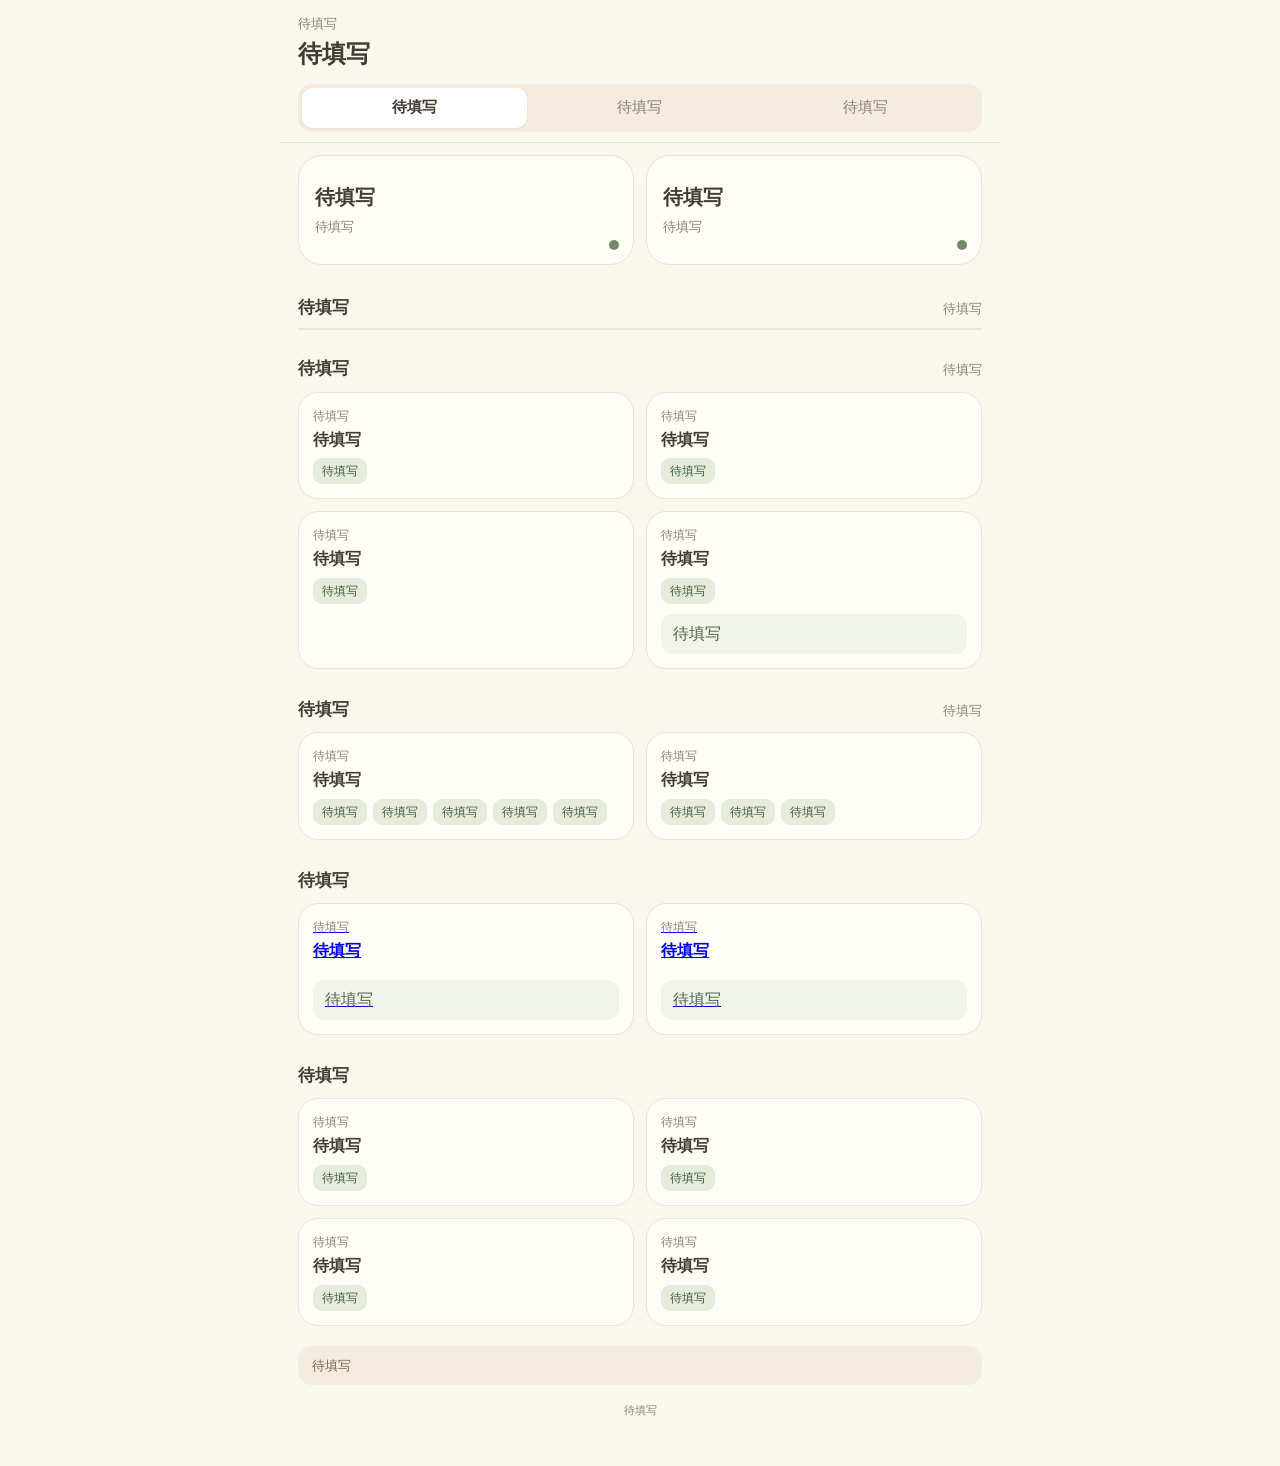
==== trip/index.html @ 8b906533 "Privacy-sanitized historical revision" ====
<!doctype html>
<html lang="zh-CN">
<head>
<meta charset="utf-8">
<meta name="viewport" content="width=device-width,initial-scale=1,viewport-fit=cover">
<meta name="theme-color" content="#faf7ef">
<title>Itinerary</title>
<link rel="stylesheet" href="style.css">
</head>
<body>
<main id="app"></main>
<script src="app.js"></script>
</body>
</html>
---- trip/style.css ----
:root{
  --bg:#faf7ef;--ink:#423d34;--mute:#8a8072;--line:#ebe3d3;--card:#fffdf8;
  --sage:#74886c;--sage2:#e6ecdc;--sand:#f3ecdf;--warn:#b5653f;--warnbg:#f8e6da;
  font-family:"PingFang SC","Noto Sans CJK SC",system-ui,sans-serif;
  color:var(--ink);background:var(--bg);font-size:16px;line-height:1.5
}
*{box-sizing:border-box}
body{margin:0;padding:env(safe-area-inset-top) 0 calc(28px + env(safe-area-inset-bottom));max-width:720px;margin-inline:auto}
.top{position:sticky;top:0;z-index:5;background:rgba(250,247,239,.94);backdrop-filter:blur(12px);padding:14px 18px 10px;border-bottom:1px solid var(--line)}
.hello{font-size:13px;color:var(--mute);margin:0}
.title{font-size:24px;font-weight:750;margin:2px 0 0}
.seg{display:grid;grid-auto-flow:column;grid-auto-columns:1fr;background:var(--sand);border-radius:14px;padding:4px;margin-top:12px}
.seg button{min-height:40px;border:0;border-radius:11px;background:transparent;color:var(--mute);font:inherit;font-size:15px;cursor:pointer}
.seg button.on{background:#fff;color:var(--ink);font-weight:650;box-shadow:0 1px 3px #0001}
.pad{padding:12px 18px 0}
.cab{display:grid;grid-template-columns:1fr 1fr;gap:12px;padding:12px 18px}
.cb{border-radius:24px;padding:16px;min-height:110px;border:1px solid var(--line);background:var(--card);position:relative;overflow:hidden;cursor:pointer;text-align:left;font:inherit;color:inherit}
.cb h3{margin:0;font-size:20px}
.cb p{margin:6px 0 0;font-size:13px;color:var(--mute);line-height:1.4}
.cb .dot{position:absolute;right:14px;bottom:14px;width:10px;height:10px;border-radius:50%;background:var(--sage)}
.sec{display:flex;justify-content:space-between;align-items:baseline;padding:18px 18px 0;font-weight:650;font-size:17px}
.sec span{font-weight:400;color:var(--mute);font-size:13px}
.list{margin:8px 18px;background:var(--card);border:1px solid var(--line);border-radius:20px;overflow:hidden}
.li{display:flex;gap:12px;align-items:center;padding:12px 14px;min-height:64px;border-bottom:1px solid var(--line);width:100%;text-align:left}
.li:last-child{border:0}
.li .tx{flex:1;font-size:15px;font-weight:600;min-width:0}
.li small{display:block;font-weight:400;color:var(--mute);font-size:12px;margin-top:2px}
.li .tm{font-size:14px;color:#5f7356;font-weight:500;flex:none;text-align:right}
.grid{display:grid;grid-template-columns:1fr 1fr;gap:12px;padding:10px 18px}
.card{background:var(--card);border:1px solid var(--line);border-radius:20px;padding:14px;display:flex;flex-direction:column}
.card .brand{font-size:12px;color:var(--mute)}
.card .name{font-size:16px;font-weight:700;line-height:1.35;margin:4px 0 8px}
.card .tags{display:flex;flex-wrap:wrap;gap:6px;flex:1;align-content:flex-start}
.tag{font-size:12px;padding:4px 9px;border-radius:9px;background:var(--sage2);color:#3f5a3f}
.tag.t{background:var(--sand);color:#7a6550}
.tag.w{background:var(--warnbg);color:var(--warn)}
.more{margin-top:10px;min-height:40px;padding:0 12px;border-radius:12px;background:#f1f4ea;color:#4d6447;font-size:14px;font-weight:600;display:flex;align-items:center;width:100%;text-decoration:none;border:0;cursor:pointer;font:inherit}
.banner{margin:10px 18px 0;padding:10px 14px;border-radius:14px;font-size:13px;background:var(--sand);color:#7a6550}
.check{margin:8px 18px;background:var(--card);border:1px solid var(--line);border-radius:20px;overflow:hidden}
.ck{display:flex;gap:12px;align-items:flex-start;padding:12px 14px;border-bottom:1px solid var(--line);font-size:15px}
.ck:last-child{border:0}
.ck i{flex:none;width:22px;height:22px;border-radius:7px;border:1.5px solid var(--line);background:#fff;margin-top:1px}
.steps{margin:8px 18px;background:var(--card);border:1px solid var(--line);border-radius:20px;padding:6px 0}
.st{display:flex;gap:12px;padding:10px 16px;align-items:flex-start}
.st .n{flex:none;width:26px;height:26px;border-radius:50%;background:var(--sage2);color:#3f5a3f;display:grid;place-items:center;font-size:13px;font-weight:700}
.st b{display:block;font-size:15px}
.st span{display:block;font-size:13px;color:var(--mute);margin-top:2px}
.hidden{display:none}
.fine{font-size:11px;color:var(--mute);margin:18px;text-align:center}
@media(min-width:700px){.grid{grid-template-columns:repeat(2,1fr)}}
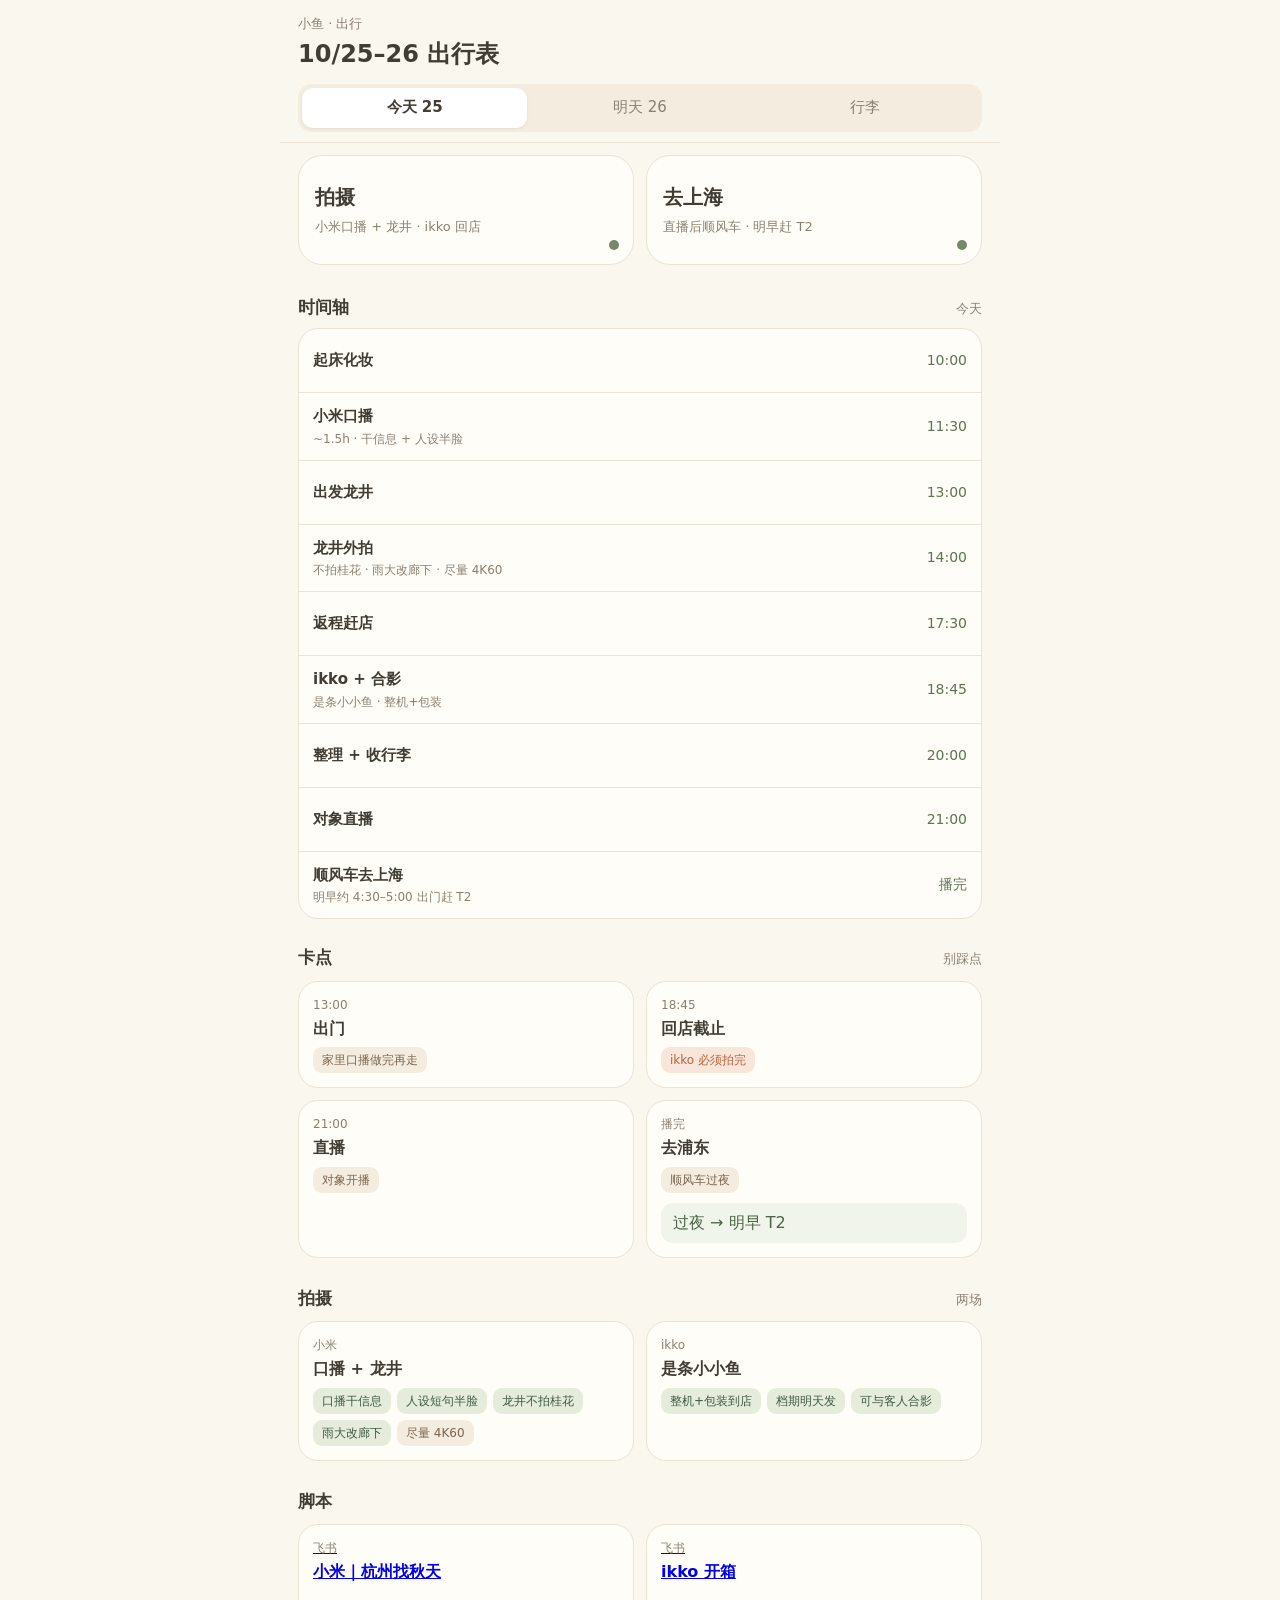
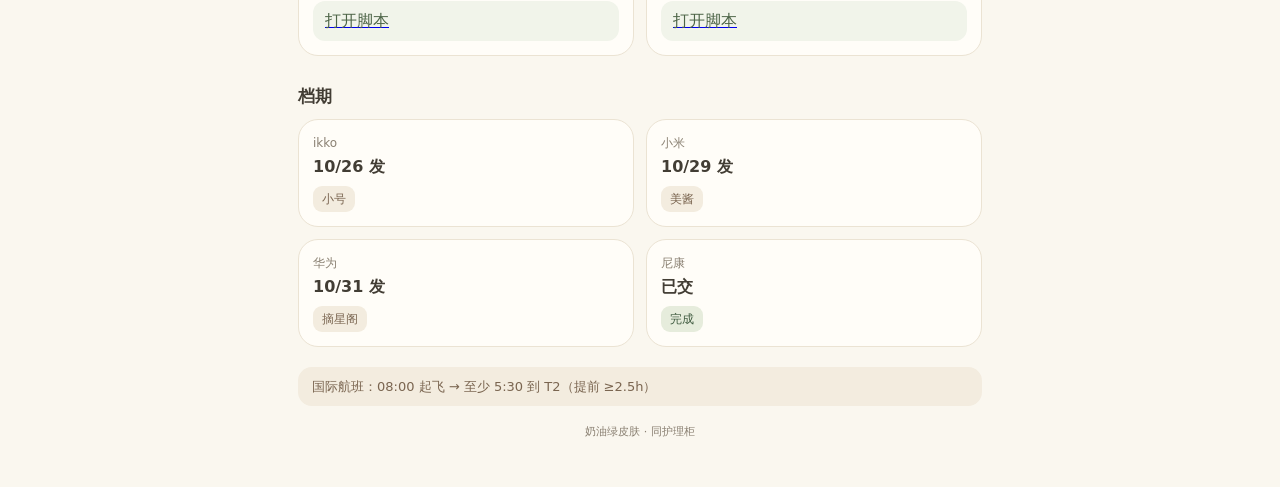
==== commit 53686461: "Add the 10/25–26 trip plan page under trip/. GitHub Pages can serve it at /cabinet/trip/ without cha" ====
--- a/trip/index.html
+++ b/trip/index.html
@@ -4,7 +4,7 @@
 <meta charset="utf-8">
 <meta name="viewport" content="width=device-width,initial-scale=1,viewport-fit=cover">
 <meta name="theme-color" content="#faf7ef">
-<title>Itinerary</title>
+<title>10/25–26 出行表</title>
 <link rel="stylesheet" href="style.css">
 </head>
 <body>
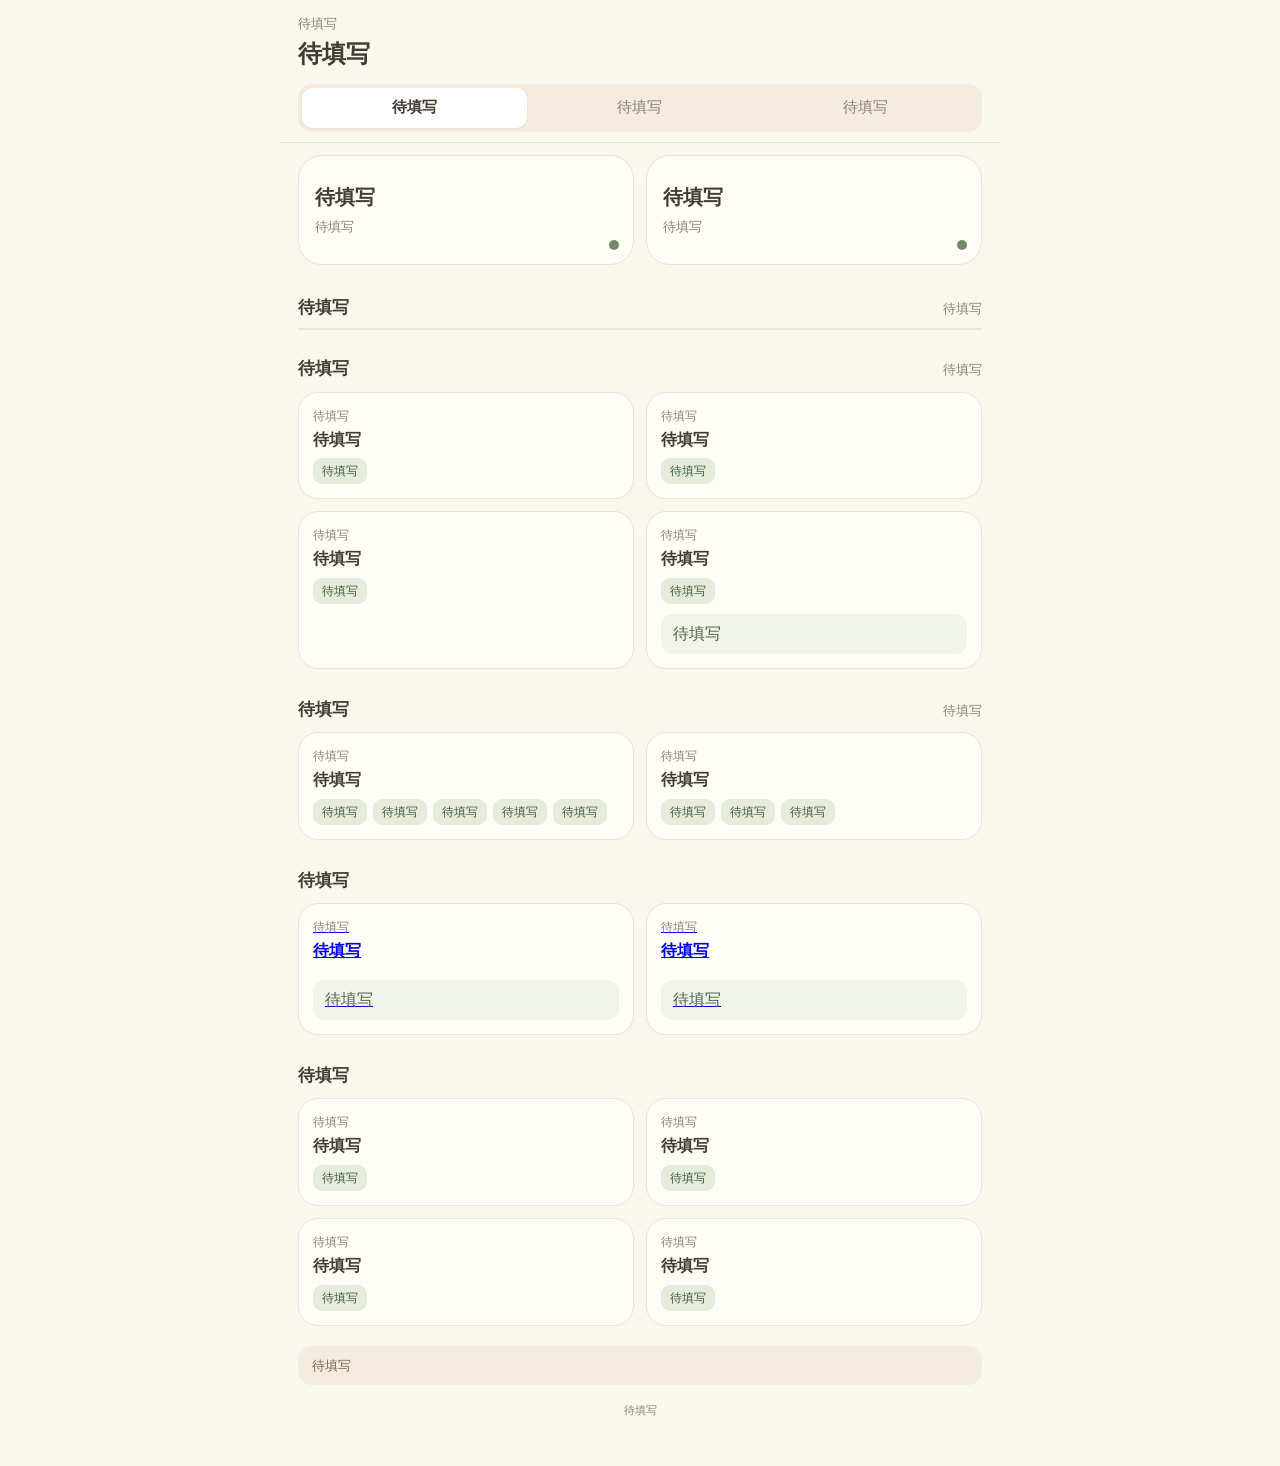
==== commit 528c181a: "Merge pull request #3 from ayutim711/cursor/trip-plan-page-bb4d Add 10/25–26 trip plan page" ====
--- a/trip/index.html
+++ b/trip/index.html
@@ -4,7 +4,7 @@
 <meta charset="utf-8">
 <meta name="viewport" content="width=device-width,initial-scale=1,viewport-fit=cover">
 <meta name="theme-color" content="#faf7ef">
-<title>10/25–26 出行表</title>
+<title>Itinerary</title>
 <link rel="stylesheet" href="style.css">
 </head>
 <body>
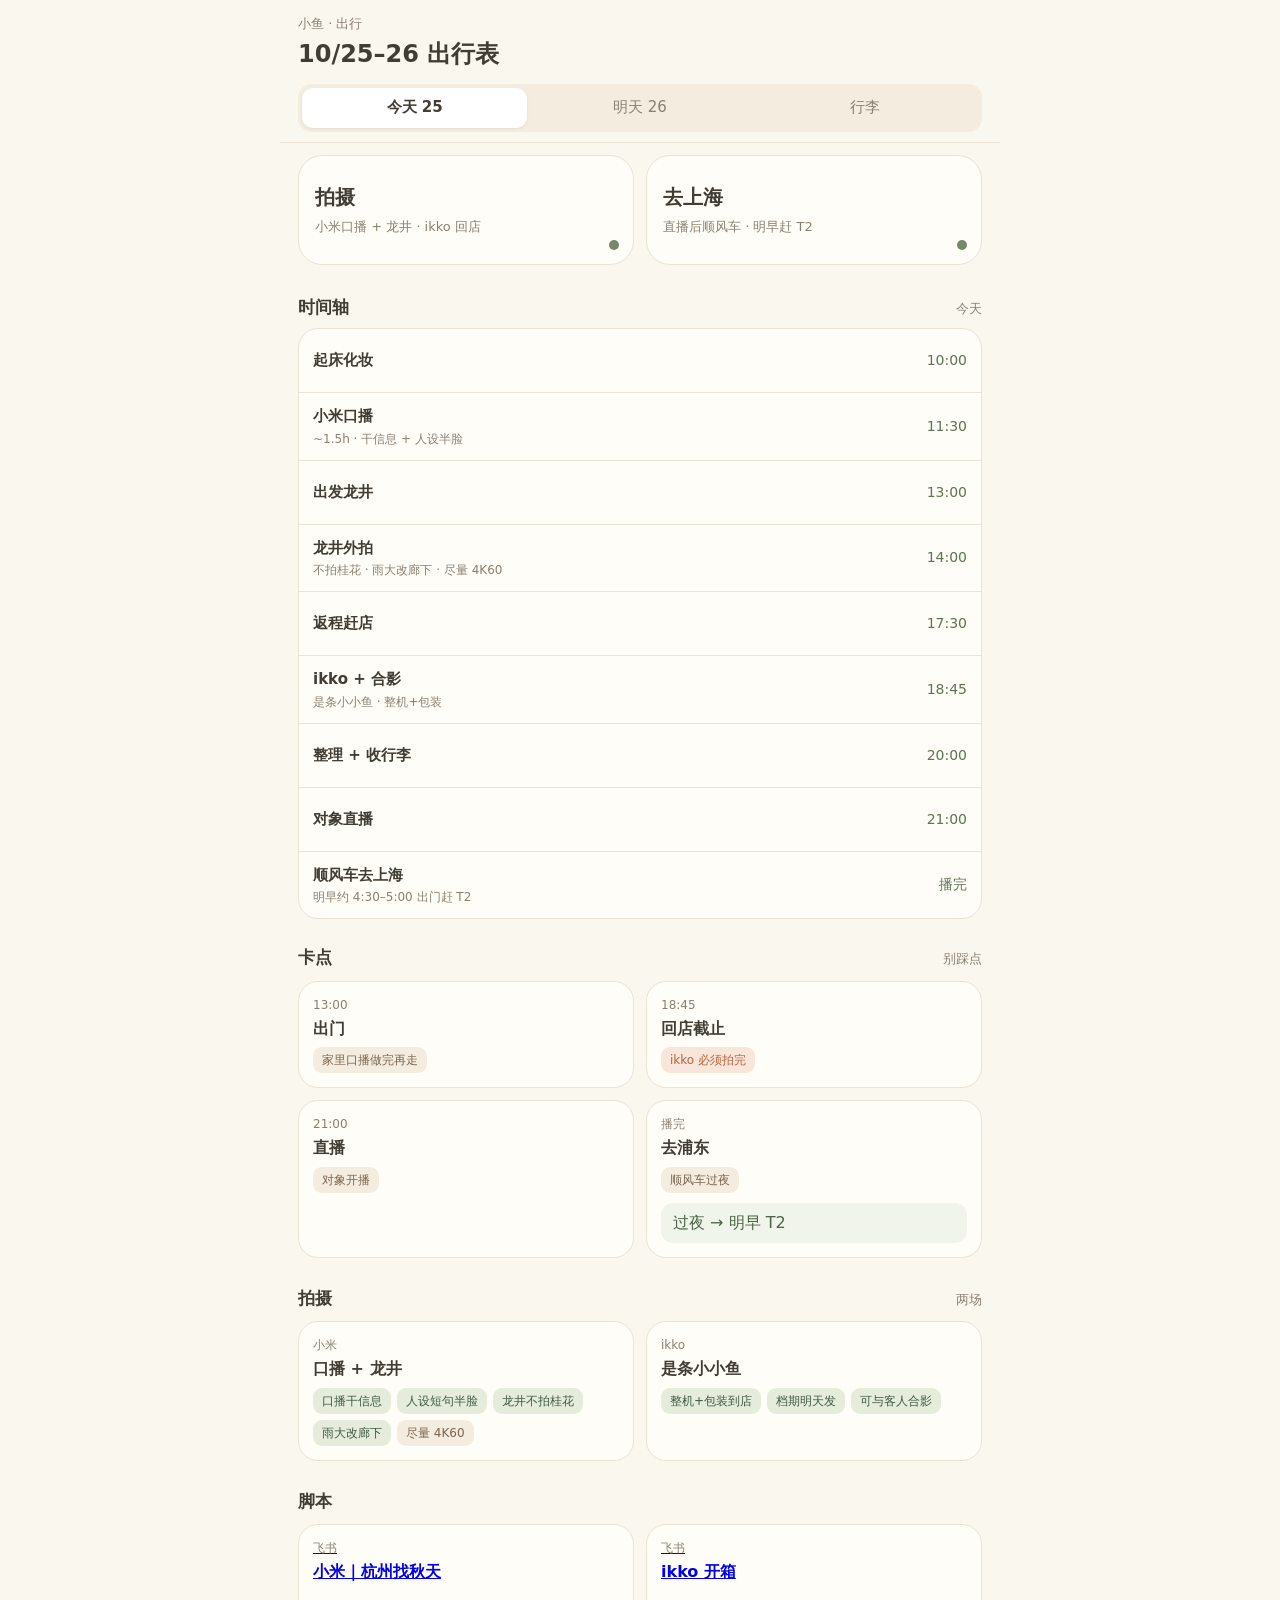
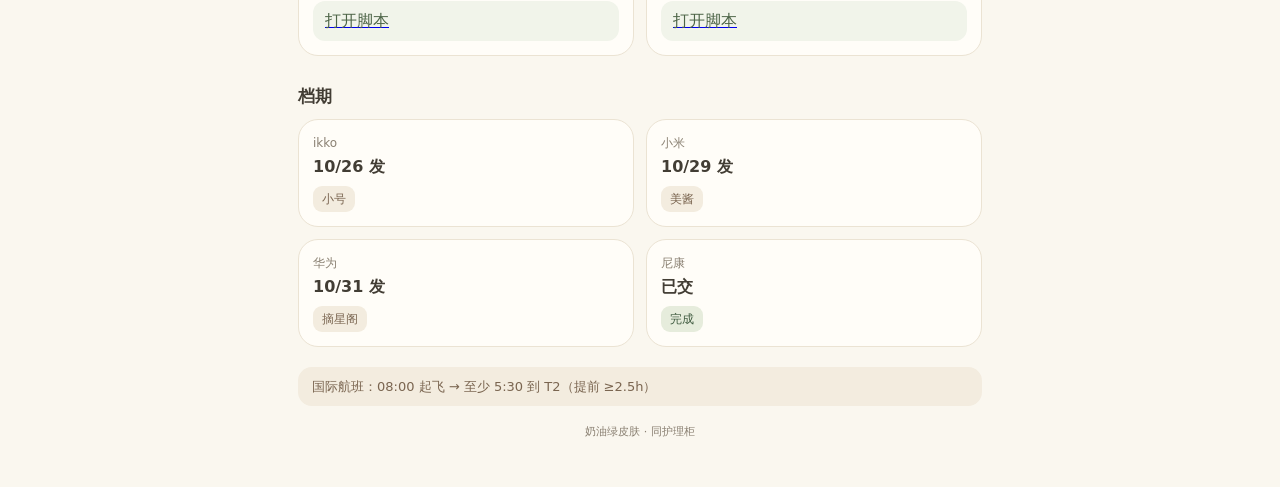
==== commit d7345a08: "Merge pull request #3 from ayutim711/cursor/trip-plan-page-bb4d Add 10/25–26 trip plan page" ====
--- a/trip/index.html
+++ b/trip/index.html
@@ -4,7 +4,7 @@
 <meta charset="utf-8">
 <meta name="viewport" content="width=device-width,initial-scale=1,viewport-fit=cover">
 <meta name="theme-color" content="#faf7ef">
-<title>Itinerary</title>
+<title>10/25–26 出行表</title>
 <link rel="stylesheet" href="style.css">
 </head>
 <body>
